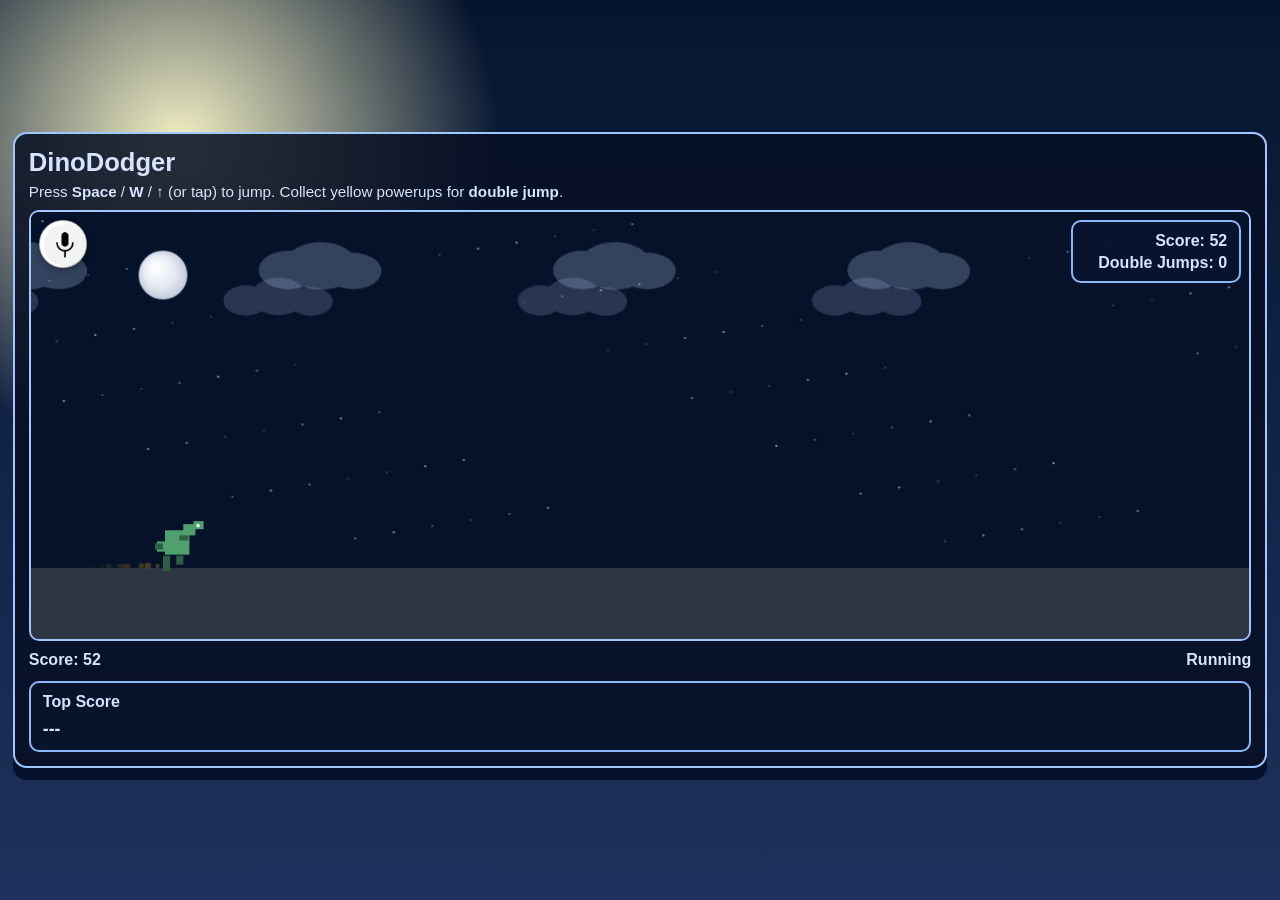
==== index.html @ 1ead004e "Add files via upload" ====
<!doctype html>
<html lang="en">
  <head>
    <meta charset="UTF-8" />
    <meta name="viewport" content="width=device-width, initial-scale=1.0" />
    <title>DinoDodger</title>
    <link rel="stylesheet" href="style.css" />
  </head>
  <body>
    <main class="game-shell">
      <h1>DinoDodger</h1>
      <p class="hint">Press <strong>Space</strong> / <strong>W</strong> / <strong>↑</strong> (or tap) to jump. Collect yellow powerups for <strong>double jump</strong>.</p>
      <div class="game-wrap">
        <canvas id="game" width="1200" height="420" aria-label="DinoDodger game canvas"></canvas>
        <div class="music-indicator-wrap" aria-live="polite">
          <img id="music-indicator" class="music-indicator" src="music-on.png" alt="Music on (press M to mute)" />
        </div>
        <div id="invincible-timer" class="invincible-timer hidden" aria-live="polite"></div>
        <aside class="top-hud" aria-label="Live run stats">
          <div id="top-score">Score: 0</div>
          <div id="top-jumps">Double Jumps: 0</div>
        </aside>
      </div>
      <div class="hud">
        <span id="score">Score: 0</span>
        <span id="status">Running</span>
      </div>
      <section class="leaderboard" aria-label="Top score">
        <h2>Top Score</h2>
        <div id="top-score-value">---</div>
      </section>
    </main>
    <script src="game.js"></script>
  </body>
</html>
---- style.css ----
:root {
  --sky-top: #06152f;
  --sky-bottom: #1f315c;
  --ground: #1b2b1d;
  --ink: #d7e4ff;
  --card: rgba(6, 15, 34, 0.86);
}

* {
  box-sizing: border-box;
}

body {
  margin: 0;
  min-height: 100vh;
  font-family: "Trebuchet MS", "Segoe UI", sans-serif;
  color: var(--ink);
  display: grid;
  place-items: center;
  background: radial-gradient(circle at 14% 16%, #f2f0c3 0%, transparent 24%),
    linear-gradient(180deg, var(--sky-top), var(--sky-bottom));
}

.game-shell {
  width: min(1360px, 98vw);
  background: var(--card);
  border: 2px solid #9ec8ff;
  border-radius: 14px;
  box-shadow: 0 12px 0 #04112a;
  padding: 14px;
}

h1 {
  margin: 0 0 6px;
  font-size: clamp(1.2rem, 2vw, 1.8rem);
}

.hint {
  margin: 0 0 10px;
  font-size: 0.95rem;
}

canvas {
  width: 100%;
  height: auto;
  border: 2px solid #9ec8ff;
  border-radius: 10px;
  background: linear-gradient(180deg, #0c1e45 0%, #233867 63%, #37414f 63%, #232d37 100%);
  display: block;
}

.game-wrap {
  position: relative;
}

.hud {
  margin-top: 10px;
  display: flex;
  justify-content: space-between;
  font-weight: 700;
}

.top-hud {
  position: absolute;
  top: 10px;
  right: 10px;
  z-index: 20;
  border: 2px solid #8eb9f8;
  border-radius: 10px;
  background: rgba(8, 20, 46, 0.9);
  padding: 8px 12px;
  font-weight: 700;
  min-width: 170px;
  text-align: right;
  pointer-events: none;
}

.music-indicator-wrap {
  position: absolute;
  top: 10px;
  left: 10px;
  z-index: 22;
  width: 48px;
  height: 48px;
  border-radius: 999px;
  overflow: hidden;
  background: rgba(231, 236, 245, 0.94);
  border: 1px solid rgba(11, 17, 31, 0.18);
  box-shadow: 0 2px 6px rgba(0, 0, 0, 0.35);
  pointer-events: none;
}

.music-indicator {
  width: 100%;
  height: 100%;
  object-fit: cover;
  display: block;
}

.invincible-timer {
  position: absolute;
  top: 10px;
  left: 50%;
  transform: translateX(-50%);
  z-index: 21;
  border: 2px solid #d7f7ff;
  border-radius: 999px;
  background: rgba(18, 66, 98, 0.9);
  color: #dff9ff;
  padding: 6px 14px;
  font-weight: 700;
  font-size: 0.95rem;
  letter-spacing: 0.01em;
  pointer-events: none;
}

.hidden {
  display: none;
}

#top-score,
#top-jumps {
  line-height: 1.35;
}

.leaderboard {
  margin-top: 12px;
  border: 2px solid #8eb9f8;
  border-radius: 10px;
  background: rgba(8, 20, 46, 0.82);
  padding: 10px 12px;
}

.leaderboard h2 {
  margin: 0 0 8px;
  font-size: 1rem;
}

#top-score-value {
  margin: 0;
  font-weight: 700;
  font-size: 1.1rem;
}

@media (max-width: 640px) {
  .game-shell {
    padding: 10px;
  }

  .hint {
    font-size: 0.88rem;
  }

  .top-hud {
    top: 8px;
    right: 8px;
    min-width: 140px;
    padding: 6px 8px;
    font-size: 0.82rem;
  }

  .music-indicator-wrap {
    top: 8px;
    left: 8px;
    width: 44px;
    height: 44px;
  }

  .invincible-timer {
    top: 8px;
    font-size: 0.78rem;
    padding: 5px 10px;
  }
}
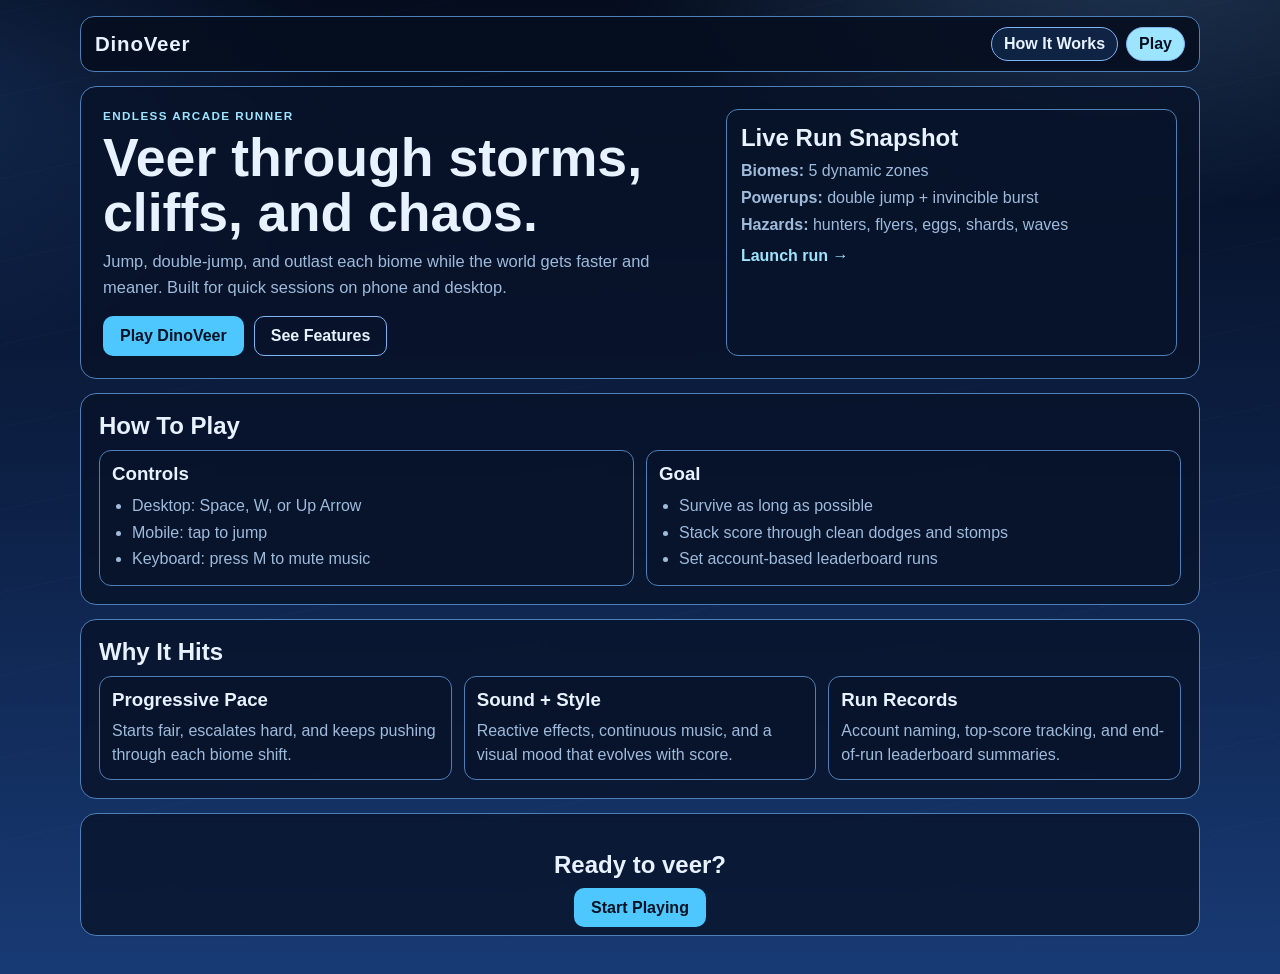
==== commit 80820c27: "Update Dinoveer site and gameplay. Update Dinoveer site and gameplay." ====
--- a/index.html
+++ b/index.html
@@ -3,33 +3,86 @@
   <head>
     <meta charset="UTF-8" />
     <meta name="viewport" content="width=device-width, initial-scale=1.0" />
-    <title>DinoDodger</title>
-    <link rel="stylesheet" href="style.css" />
+    <title>DinoVeer | Official Site</title>
+    <link rel="stylesheet" href="site.css" />
   </head>
   <body>
-    <main class="game-shell">
-      <h1>DinoDodger</h1>
-      <p class="hint">Press <strong>Space</strong> / <strong>W</strong> / <strong>↑</strong> (or tap) to jump. Collect yellow powerups for <strong>double jump</strong>.</p>
-      <div class="game-wrap">
-        <canvas id="game" width="1200" height="420" aria-label="DinoDodger game canvas"></canvas>
-        <div class="music-indicator-wrap" aria-live="polite">
-          <img id="music-indicator" class="music-indicator" src="music-on.png" alt="Music on (press M to mute)" />
+    <div class="sky-glow"></div>
+    <header class="topbar">
+      <div class="brand">DinoVeer</div>
+      <nav class="top-actions">
+        <a class="chip" href="#how">How It Works</a>
+        <a class="chip chip-strong" href="play.html">Play</a>
+      </nav>
+    </header>
+
+    <main>
+      <section class="hero">
+        <div class="hero-copy">
+          <p class="eyebrow">ENDLESS ARCADE RUNNER</p>
+          <h1>Veer through storms, cliffs, and chaos.</h1>
+          <p class="subtitle">
+            Jump, double-jump, and outlast each biome while the world gets faster and meaner.
+            Built for quick sessions on phone and desktop.
+          </p>
+          <div class="hero-actions">
+            <a class="btn primary" href="play.html">Play DinoVeer</a>
+            <a class="btn ghost" href="#features">See Features</a>
+          </div>
         </div>
-        <div id="invincible-timer" class="invincible-timer hidden" aria-live="polite"></div>
-        <aside class="top-hud" aria-label="Live run stats">
-          <div id="top-score">Score: 0</div>
-          <div id="top-jumps">Double Jumps: 0</div>
+        <aside class="hero-card" aria-label="Game snapshot">
+          <h2>Live Run Snapshot</h2>
+          <p><strong>Biomes:</strong> 5 dynamic zones</p>
+          <p><strong>Powerups:</strong> double jump + invincible burst</p>
+          <p><strong>Hazards:</strong> hunters, flyers, eggs, shards, waves</p>
+          <a class="small-link" href="play.html">Launch run →</a>
         </aside>
-      </div>
-      <div class="hud">
-        <span id="score">Score: 0</span>
-        <span id="status">Running</span>
-      </div>
-      <section class="leaderboard" aria-label="Top score">
-        <h2>Top Score</h2>
-        <div id="top-score-value">---</div>
+      </section>
+
+      <section id="how" class="panel">
+        <h2>How To Play</h2>
+        <div class="grid-2">
+          <article class="tile">
+            <h3>Controls</h3>
+            <ul>
+              <li>Desktop: Space, W, or Up Arrow</li>
+              <li>Mobile: tap to jump</li>
+              <li>Keyboard: press M to mute music</li>
+            </ul>
+          </article>
+          <article class="tile">
+            <h3>Goal</h3>
+            <ul>
+              <li>Survive as long as possible</li>
+              <li>Stack score through clean dodges and stomps</li>
+              <li>Set account-based leaderboard runs</li>
+            </ul>
+          </article>
+        </div>
+      </section>
+
+      <section id="features" class="panel">
+        <h2>Why It Hits</h2>
+        <div class="grid-3">
+          <article class="tile">
+            <h3>Progressive Pace</h3>
+            <p>Starts fair, escalates hard, and keeps pushing through each biome shift.</p>
+          </article>
+          <article class="tile">
+            <h3>Sound + Style</h3>
+            <p>Reactive effects, continuous music, and a visual mood that evolves with score.</p>
+          </article>
+          <article class="tile">
+            <h3>Run Records</h3>
+            <p>Account naming, top-score tracking, and end-of-run leaderboard summaries.</p>
+          </article>
+        </div>
+      </section>
+
+      <section class="cta">
+        <h2>Ready to veer?</h2>
+        <a class="btn primary" href="play.html">Start Playing</a>
       </section>
     </main>
-    <script src="game.js"></script>
   </body>
 </html>
--- a/site.css
+++ b/site.css
@@ -0,0 +1,262 @@
+:root {
+  --ink: #e8f2ff;
+  --muted: #9fbbdc;
+  --panel: rgba(8, 19, 40, 0.78);
+  --panel-strong: rgba(6, 15, 32, 0.9);
+  --line: #4d7fb9;
+  --line-strong: #7fb3f2;
+  --accent: #4ec7ff;
+  --accent-strong: #9de5ff;
+}
+
+* {
+  box-sizing: border-box;
+}
+
+body {
+  margin: 0;
+  min-height: 100vh;
+  color: var(--ink);
+  font-family: "Trebuchet MS", "Avenir Next", "Segoe UI", sans-serif;
+  background:
+    radial-gradient(56rem 30rem at 88% -8%, rgba(121, 188, 255, 0.26) 0%, transparent 60%),
+    radial-gradient(44rem 28rem at -5% 10%, rgba(60, 118, 207, 0.22) 0%, transparent 58%),
+    linear-gradient(180deg, #040c1d 0%, #0d2147 52%, #183a74 100%);
+}
+
+.sky-glow {
+  position: fixed;
+  inset: 0;
+  pointer-events: none;
+  background: repeating-linear-gradient(
+    -12deg,
+    transparent 0,
+    transparent 80px,
+    rgba(138, 194, 255, 0.05) 80px,
+    rgba(138, 194, 255, 0.05) 81px
+  );
+  opacity: 0.45;
+}
+
+.topbar,
+main {
+  width: min(1120px, 94vw);
+}
+
+.topbar {
+  margin: 16px auto 0;
+  padding: 10px 14px;
+  border: 1px solid var(--line);
+  border-radius: 14px;
+  background: var(--panel-strong);
+  display: flex;
+  align-items: center;
+  justify-content: space-between;
+  position: relative;
+  z-index: 2;
+}
+
+.brand {
+  font-size: 1.28rem;
+  font-weight: 900;
+  letter-spacing: 0.04em;
+}
+
+.top-actions {
+  display: flex;
+  gap: 8px;
+}
+
+.chip {
+  text-decoration: none;
+  color: var(--ink);
+  border: 1px solid var(--line-strong);
+  border-radius: 999px;
+  padding: 7px 12px;
+  font-weight: 700;
+  background: rgba(24, 51, 95, 0.56);
+}
+
+.chip-strong {
+  color: #031020;
+  background: var(--accent-strong);
+}
+
+main {
+  margin: 14px auto 38px;
+  display: grid;
+  gap: 14px;
+  position: relative;
+  z-index: 2;
+}
+
+.hero,
+.panel,
+.cta {
+  border: 1px solid var(--line);
+  border-radius: 16px;
+  background: var(--panel);
+  backdrop-filter: blur(4px);
+}
+
+.hero {
+  display: grid;
+  grid-template-columns: 1.35fr 1fr;
+  gap: 14px;
+  padding: 22px;
+}
+
+.eyebrow {
+  margin: 0;
+  color: var(--accent-strong);
+  letter-spacing: 0.12em;
+  font-size: 0.73rem;
+  font-weight: 800;
+}
+
+h1 {
+  margin: 8px 0 10px;
+  font-size: clamp(2rem, 5vw, 3.35rem);
+  line-height: 1.02;
+}
+
+.subtitle {
+  margin: 0;
+  max-width: 680px;
+  color: var(--muted);
+  line-height: 1.55;
+  font-size: 1.03rem;
+}
+
+.hero-actions {
+  margin-top: 16px;
+  display: flex;
+  gap: 10px;
+  flex-wrap: wrap;
+}
+
+.btn {
+  text-decoration: none;
+  border: 1px solid transparent;
+  border-radius: 10px;
+  font-weight: 800;
+  padding: 10px 16px;
+}
+
+.btn.primary {
+  background: var(--accent);
+  color: #031224;
+}
+
+.btn.ghost {
+  color: var(--ink);
+  border-color: var(--line-strong);
+}
+
+.hero-card,
+.tile {
+  border: 1px solid var(--line);
+  border-radius: 12px;
+  background: rgba(8, 20, 43, 0.74);
+}
+
+.hero-card {
+  padding: 14px;
+}
+
+.hero-card h2,
+.panel h2 {
+  margin: 0 0 10px;
+}
+
+.hero-card p {
+  margin: 0 0 9px;
+  color: var(--muted);
+}
+
+.small-link {
+  display: inline-block;
+  margin-top: 4px;
+  color: var(--accent-strong);
+  text-decoration: none;
+  font-weight: 700;
+}
+
+.panel,
+.cta {
+  padding: 18px;
+}
+
+.grid-2,
+.grid-3 {
+  display: grid;
+  gap: 12px;
+}
+
+.grid-2 {
+  grid-template-columns: repeat(2, minmax(0, 1fr));
+}
+
+.grid-3 {
+  grid-template-columns: repeat(3, minmax(0, 1fr));
+}
+
+.tile {
+  padding: 12px;
+}
+
+.tile h3 {
+  margin: 0 0 8px;
+}
+
+.tile p {
+  margin: 0;
+  color: var(--muted);
+  line-height: 1.5;
+}
+
+ul {
+  margin: 0;
+  padding-left: 20px;
+  color: var(--muted);
+  line-height: 1.65;
+}
+
+.cta {
+  text-align: center;
+}
+
+@media (max-width: 900px) {
+  .hero {
+    grid-template-columns: 1fr;
+  }
+
+  .grid-3 {
+    grid-template-columns: 1fr;
+  }
+}
+
+@media (max-width: 640px) {
+  .topbar {
+    margin-top: 10px;
+  }
+
+  .brand {
+    font-size: 1.04rem;
+  }
+
+  .chip {
+    padding: 6px 10px;
+    font-size: 0.85rem;
+  }
+
+  .hero,
+  .panel,
+  .cta {
+    padding: 14px;
+  }
+
+  .grid-2 {
+    grid-template-columns: 1fr;
+  }
+}
